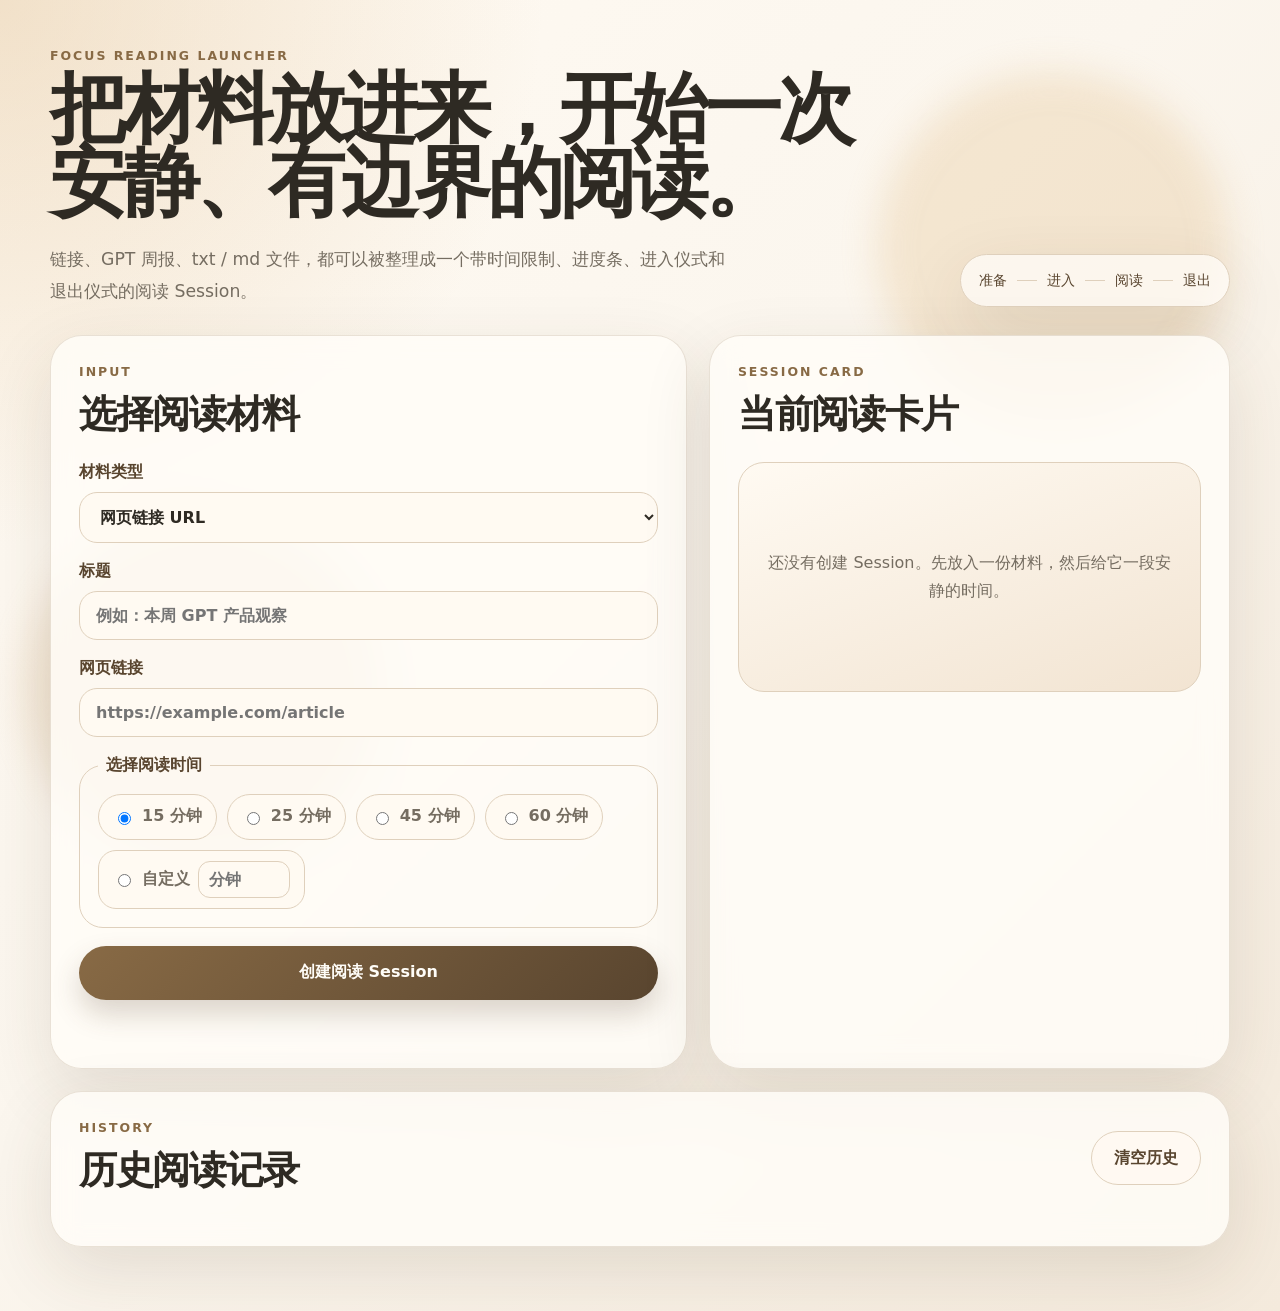
==== index.html @ a9e2481f "Build Focus Reading Launcher MVP" ====
<!doctype html>
<html lang="zh-CN">
  <head>
    <meta charset="utf-8" />
    <meta name="viewport" content="width=device-width, initial-scale=1" />
    <meta http-equiv="refresh" content="0; url=web/index.html" />
    <title>Focus Reading Launcher</title>
    <style>
      body {
        margin: 0;
        min-height: 100vh;
        display: grid;
        place-items: center;
        font-family: -apple-system, BlinkMacSystemFont, "Segoe UI", sans-serif;
        color: #2e2a23;
        background: #f7f1e8;
      }
      a {
        color: inherit;
        border: 1px solid #d9c9b4;
        border-radius: 999px;
        padding: 14px 22px;
        text-decoration: none;
        background: #fffaf2;
      }
    </style>
  </head>
  <body>
    <main>
      <p>正在进入 Focus Reading Launcher...</p>
      <p><a href="web/index.html">如果没有自动跳转，点击进入网页应用</a></p>
    </main>
  </body>
</html>
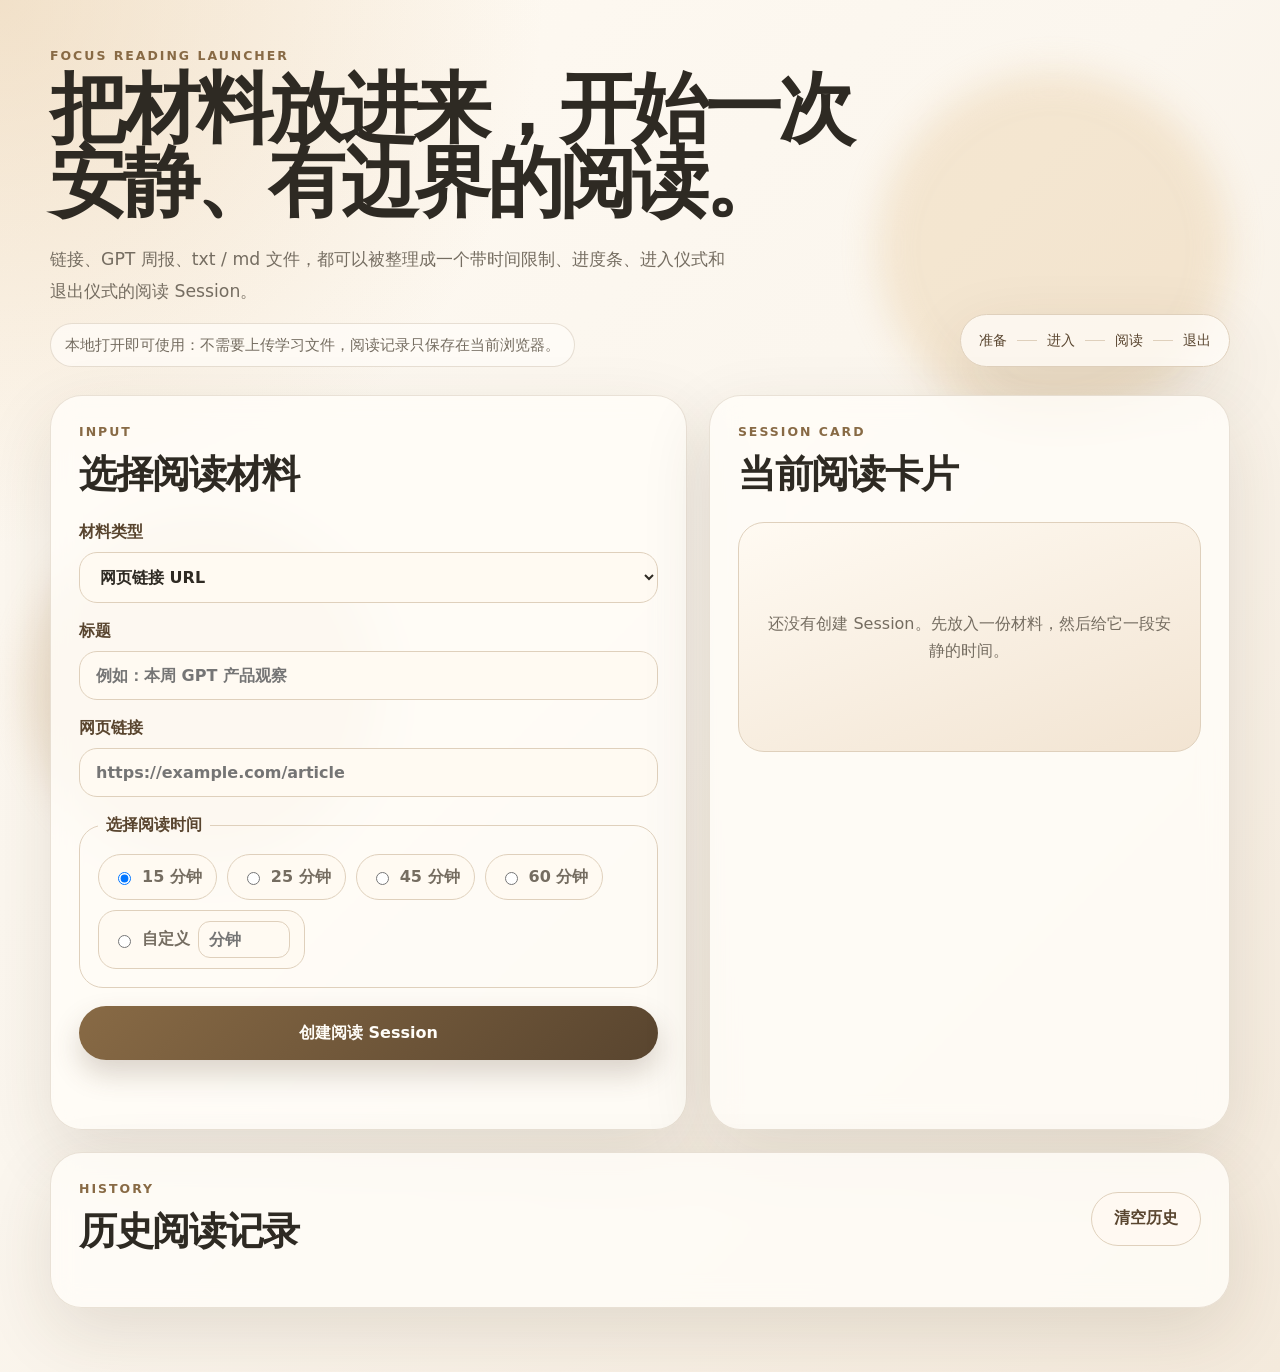
==== commit 629c41ec: "Add double-click local launcher" ====
--- a/index.html
+++ b/index.html
@@ -4,7 +4,7 @@
     <meta charset="utf-8" />
     <meta name="viewport" content="width=device-width, initial-scale=1" />
     <meta http-equiv="refresh" content="0; url=web/index.html" />
-    <title>Focus Reading Launcher</title>
+    <title>打开 Focus Reading Launcher</title>
     <style>
       body {
         margin: 0;
@@ -27,7 +27,8 @@
   </head>
   <body>
     <main>
-      <p>正在进入 Focus Reading Launcher...</p>
+      <p>正在打开本地 Focus Reading Launcher...</p>
+      <p>无需终端、无需上传，学习材料只保存在你的浏览器本地。</p>
       <p><a href="web/index.html">如果没有自动跳转，点击进入网页应用</a></p>
     </main>
   </body>
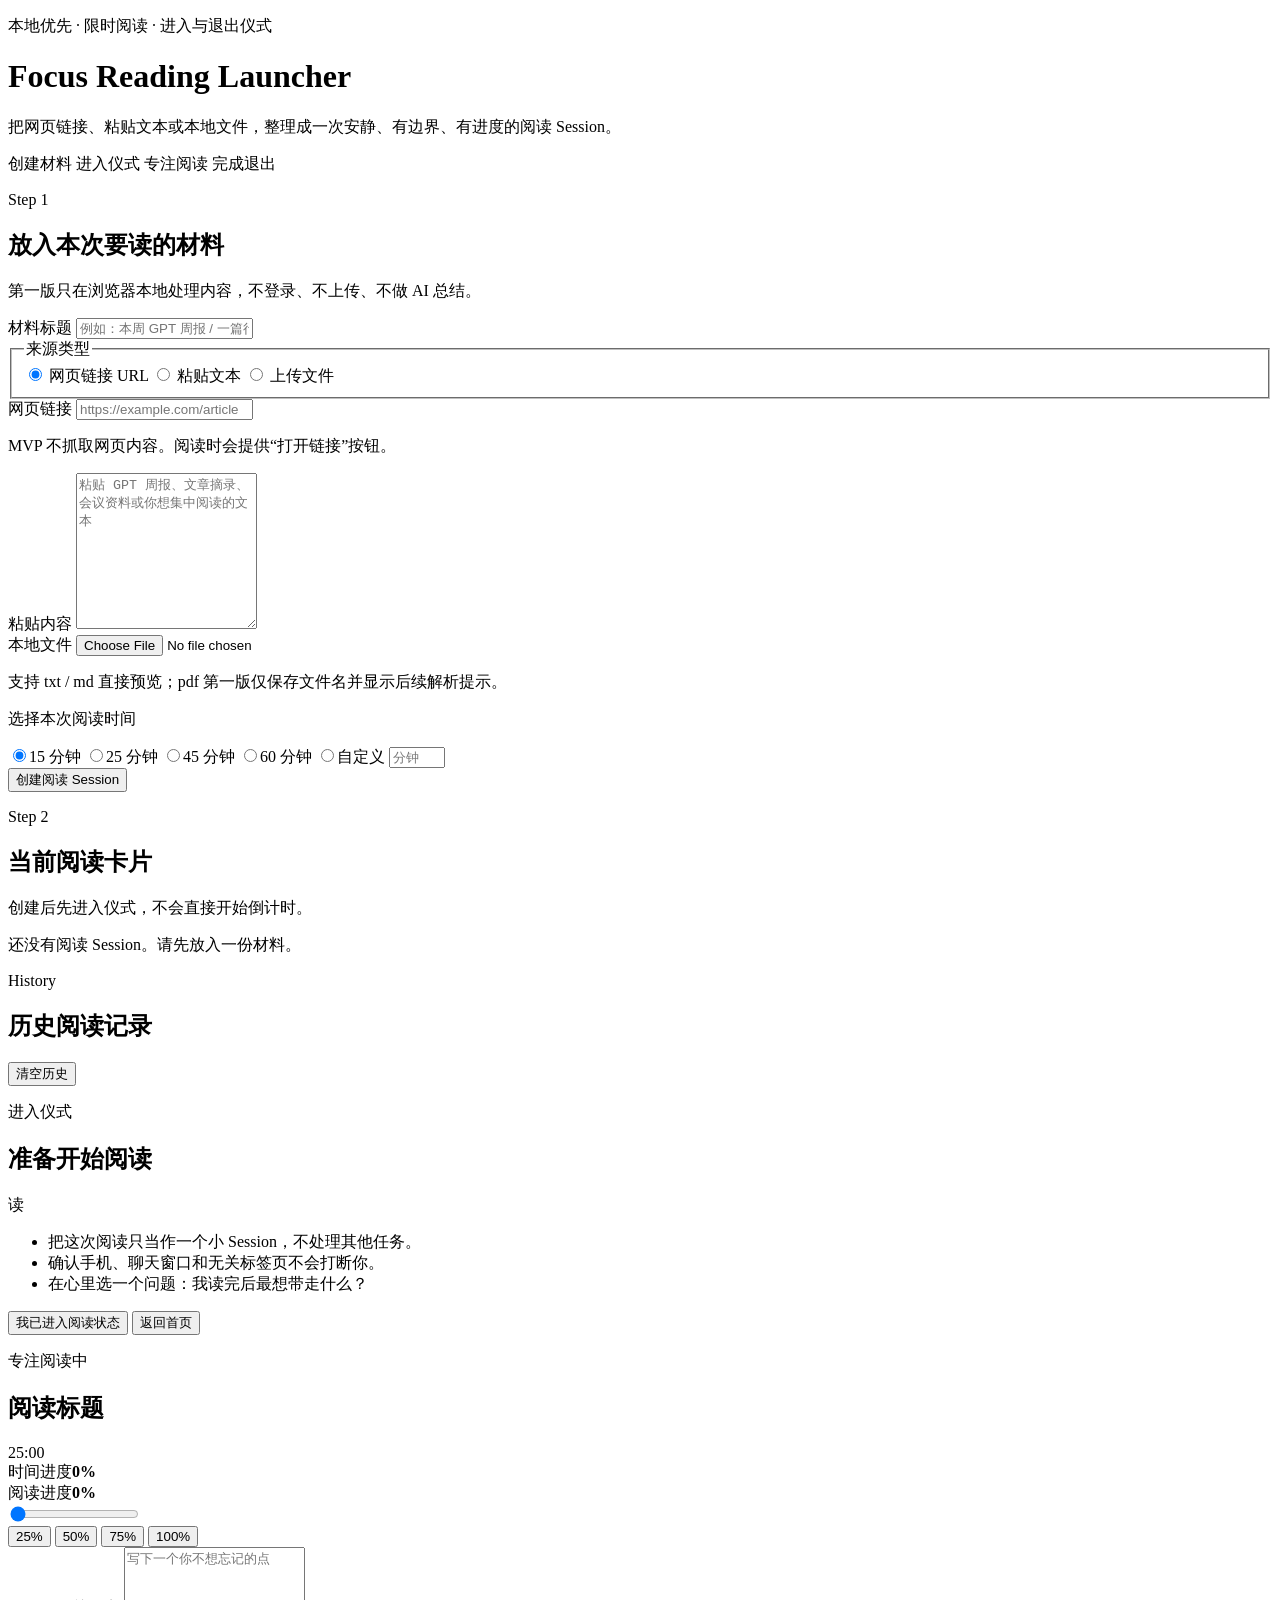
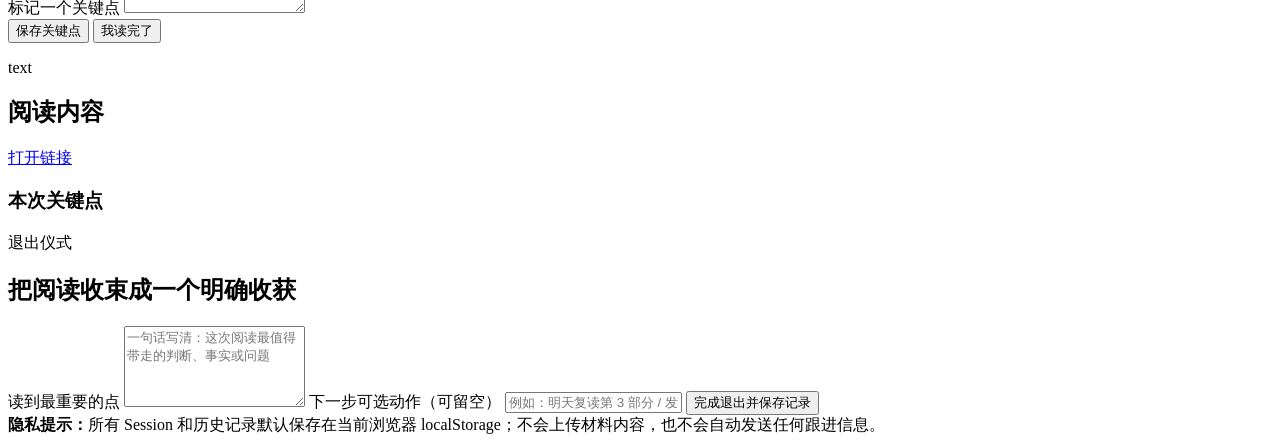
==== commit 9ee1d80c: "Add Focus Reading Launcher app" ====
--- a/index.html
+++ b/index.html
@@ -1,35 +1,199 @@
 <!doctype html>
 <html lang="zh-CN">
   <head>
-    <meta charset="utf-8" />
-    <meta name="viewport" content="width=device-width, initial-scale=1" />
-    <meta http-equiv="refresh" content="0; url=web/index.html" />
-    <title>打开 Focus Reading Launcher</title>
-    <style>
-      body {
-        margin: 0;
-        min-height: 100vh;
-        display: grid;
-        place-items: center;
-        font-family: -apple-system, BlinkMacSystemFont, "Segoe UI", sans-serif;
-        color: #2e2a23;
-        background: #f7f1e8;
-      }
-      a {
-        color: inherit;
-        border: 1px solid #d9c9b4;
-        border-radius: 999px;
-        padding: 14px 22px;
-        text-decoration: none;
-        background: #fffaf2;
-      }
-    </style>
+    <meta charset="utf-8">
+    <meta name="viewport" content="width=device-width, initial-scale=1">
+    <title>Focus Reading Launcher</title>
+    <link rel="stylesheet" href="styles.css">
   </head>
   <body>
-    <main>
-      <p>正在打开本地 Focus Reading Launcher...</p>
-      <p>无需终端、无需上传，学习材料只保存在你的浏览器本地。</p>
-      <p><a href="web/index.html">如果没有自动跳转，点击进入网页应用</a></p>
-    </main>
+    <div class="app-shell">
+      <header class="hero">
+        <p class="eyebrow">本地优先 · 限时阅读 · 进入与退出仪式</p>
+        <div class="hero-grid">
+          <div>
+            <h1>Focus Reading Launcher</h1>
+            <p class="subtitle">把网页链接、粘贴文本或本地文件，整理成一次安静、有边界、有进度的阅读 Session。</p>
+          </div>
+          <div class="stage-map" aria-label="阅读阶段">
+            <span>创建材料</span>
+            <span>进入仪式</span>
+            <span>专注阅读</span>
+            <span>完成退出</span>
+          </div>
+        </div>
+      </header>
+
+      <main>
+        <section id="homeView" class="view is-active" aria-label="首页">
+          <div class="layout-grid">
+            <section class="panel input-panel">
+              <div class="section-heading">
+                <p class="eyebrow dark">Step 1</p>
+                <h2>放入本次要读的材料</h2>
+                <p>第一版只在浏览器本地处理内容，不登录、不上传、不做 AI 总结。</p>
+              </div>
+
+              <form id="sessionForm" class="session-form">
+                <label>
+                  材料标题
+                  <input id="titleInput" type="text" placeholder="例如：本周 GPT 周报 / 一篇行业文章">
+                </label>
+
+                <fieldset class="source-tabs" aria-label="材料来源类型">
+                  <legend>来源类型</legend>
+                  <label><input type="radio" name="sourceType" value="link" checked> 网页链接 URL</label>
+                  <label><input type="radio" name="sourceType" value="text"> 粘贴文本</label>
+                  <label><input type="radio" name="sourceType" value="file"> 上传文件</label>
+                </fieldset>
+
+                <div class="source-box" data-source-panel="link">
+                  <label>
+                    网页链接
+                    <input id="urlInput" type="url" placeholder="https://example.com/article">
+                  </label>
+                  <p class="hint">MVP 不抓取网页内容。阅读时会提供“打开链接”按钮。</p>
+                </div>
+
+                <div class="source-box is-hidden" data-source-panel="text">
+                  <label>
+                    粘贴内容
+                    <textarea id="textInput" rows="10" placeholder="粘贴 GPT 周报、文章摘录、会议资料或你想集中阅读的文本"></textarea>
+                  </label>
+                </div>
+
+                <div class="source-box is-hidden" data-source-panel="file">
+                  <label>
+                    本地文件
+                    <input id="fileInput" type="file" accept=".txt,.md,.pdf,text/plain,text/markdown,application/pdf">
+                  </label>
+                  <p class="hint" id="fileHint">支持 txt / md 直接预览；pdf 第一版仅保存文件名并显示后续解析提示。</p>
+                </div>
+
+                <div class="time-picker">
+                  <p>选择本次阅读时间</p>
+                  <div class="time-options" id="timeOptions">
+                    <label><input type="radio" name="duration" value="15" checked>15 分钟</label>
+                    <label><input type="radio" name="duration" value="25">25 分钟</label>
+                    <label><input type="radio" name="duration" value="45">45 分钟</label>
+                    <label><input type="radio" name="duration" value="60">60 分钟</label>
+                    <label class="custom-time"><input type="radio" name="duration" value="custom">自定义 <input id="customMinutes" type="number" min="1" max="240" placeholder="分钟"></label>
+                  </div>
+                </div>
+
+                <button class="primary-action" type="submit">创建阅读 Session</button>
+              </form>
+            </section>
+
+            <aside class="panel session-panel">
+              <div class="section-heading">
+                <p class="eyebrow dark">Step 2</p>
+                <h2>当前阅读卡片</h2>
+                <p>创建后先进入仪式，不会直接开始倒计时。</p>
+              </div>
+              <div id="currentSessionCard" class="empty-card">
+                <p>还没有阅读 Session。请先放入一份材料。</p>
+              </div>
+            </aside>
+          </div>
+
+          <section class="panel history-panel">
+            <div class="section-heading row-heading">
+              <div>
+                <p class="eyebrow dark">History</p>
+                <h2>历史阅读记录</h2>
+              </div>
+              <button id="clearHistoryButton" class="ghost-action" type="button">清空历史</button>
+            </div>
+            <div id="historyList" class="history-list"></div>
+          </section>
+        </section>
+
+        <section id="ritualView" class="view ritual-view" aria-label="进入仪式">
+          <div class="ritual-card">
+            <p class="eyebrow dark">进入仪式</p>
+            <h2 id="ritualTitle">准备开始阅读</h2>
+            <div class="breath-circle" aria-hidden="true">读</div>
+            <ul class="ritual-steps">
+              <li>把这次阅读只当作一个小 Session，不处理其他任务。</li>
+              <li>确认手机、聊天窗口和无关标签页不会打断你。</li>
+              <li>在心里选一个问题：我读完后最想带走什么？</li>
+            </ul>
+            <button id="enterReadingButton" class="primary-action" type="button">我已进入阅读状态</button>
+            <button id="cancelRitualButton" class="text-action" type="button">返回首页</button>
+          </div>
+        </section>
+
+        <section id="readingView" class="view" aria-label="阅读页面">
+          <div class="reading-layout">
+            <aside class="reading-status panel">
+              <p class="eyebrow dark">专注阅读中</p>
+              <h2 id="readingTitle">阅读标题</h2>
+              <div class="timer" id="timerDisplay">25:00</div>
+              <div class="progress-block">
+                <div class="progress-label"><span>时间进度</span><strong id="timeProgressText">0%</strong></div>
+                <div class="progress-track"><div id="timeProgressBar" class="progress-fill time-fill"></div></div>
+              </div>
+              <div class="progress-block">
+                <div class="progress-label"><span>阅读进度</span><strong id="readingProgressText">0%</strong></div>
+                <input id="readingProgressRange" type="range" min="0" max="100" step="5" value="0">
+                <div class="quick-progress">
+                  <button type="button" data-progress="25">25%</button>
+                  <button type="button" data-progress="50">50%</button>
+                  <button type="button" data-progress="75">75%</button>
+                  <button type="button" data-progress="100">100%</button>
+                </div>
+              </div>
+              <label>
+                标记一个关键点
+                <textarea id="keyPointInput" rows="4" placeholder="写下一个你不想忘记的点"></textarea>
+              </label>
+              <div class="reading-actions">
+                <button id="saveKeyPointButton" class="ghost-action" type="button">保存关键点</button>
+                <button id="finishReadingButton" class="primary-action" type="button">我读完了</button>
+              </div>
+            </aside>
+
+            <article class="content-panel panel">
+              <div class="content-toolbar">
+                <div>
+                  <p class="eyebrow dark" id="sourceTypeLabel">text</p>
+                  <h2>阅读内容</h2>
+                </div>
+                <a id="openLinkButton" class="link-button is-hidden" href="#" target="_blank" rel="noopener noreferrer">打开链接</a>
+              </div>
+              <div id="contentArea" class="content-area"></div>
+              <div class="key-points">
+                <h3>本次关键点</h3>
+                <ul id="keyPointList"></ul>
+              </div>
+            </article>
+          </div>
+        </section>
+
+        <section id="exitView" class="view ritual-view" aria-label="退出仪式">
+          <div class="ritual-card exit-card">
+            <p class="eyebrow dark">退出仪式</p>
+            <h2>把阅读收束成一个明确收获</h2>
+            <p id="exitMeta" class="exit-meta"></p>
+            <label>
+              读到最重要的点
+              <textarea id="takeawayInput" rows="5" placeholder="一句话写清：这次阅读最值得带走的判断、事实或问题"></textarea>
+            </label>
+            <label>
+              下一步可选动作（可留空）
+              <input id="nextActionInput" type="text" placeholder="例如：明天复读第 3 部分 / 发给同事讨论 / 放弃继续研究">
+            </label>
+            <button id="completeExitButton" class="primary-action" type="button">完成退出并保存记录</button>
+          </div>
+        </section>
+      </main>
+
+      <footer>
+        <strong>隐私提示：</strong>所有 Session 和历史记录默认保存在当前浏览器 localStorage；不会上传材料内容，也不会自动发送任何跟进信息。
+      </footer>
+    </div>
+
+    <script src="app.js"></script>
   </body>
 </html>
